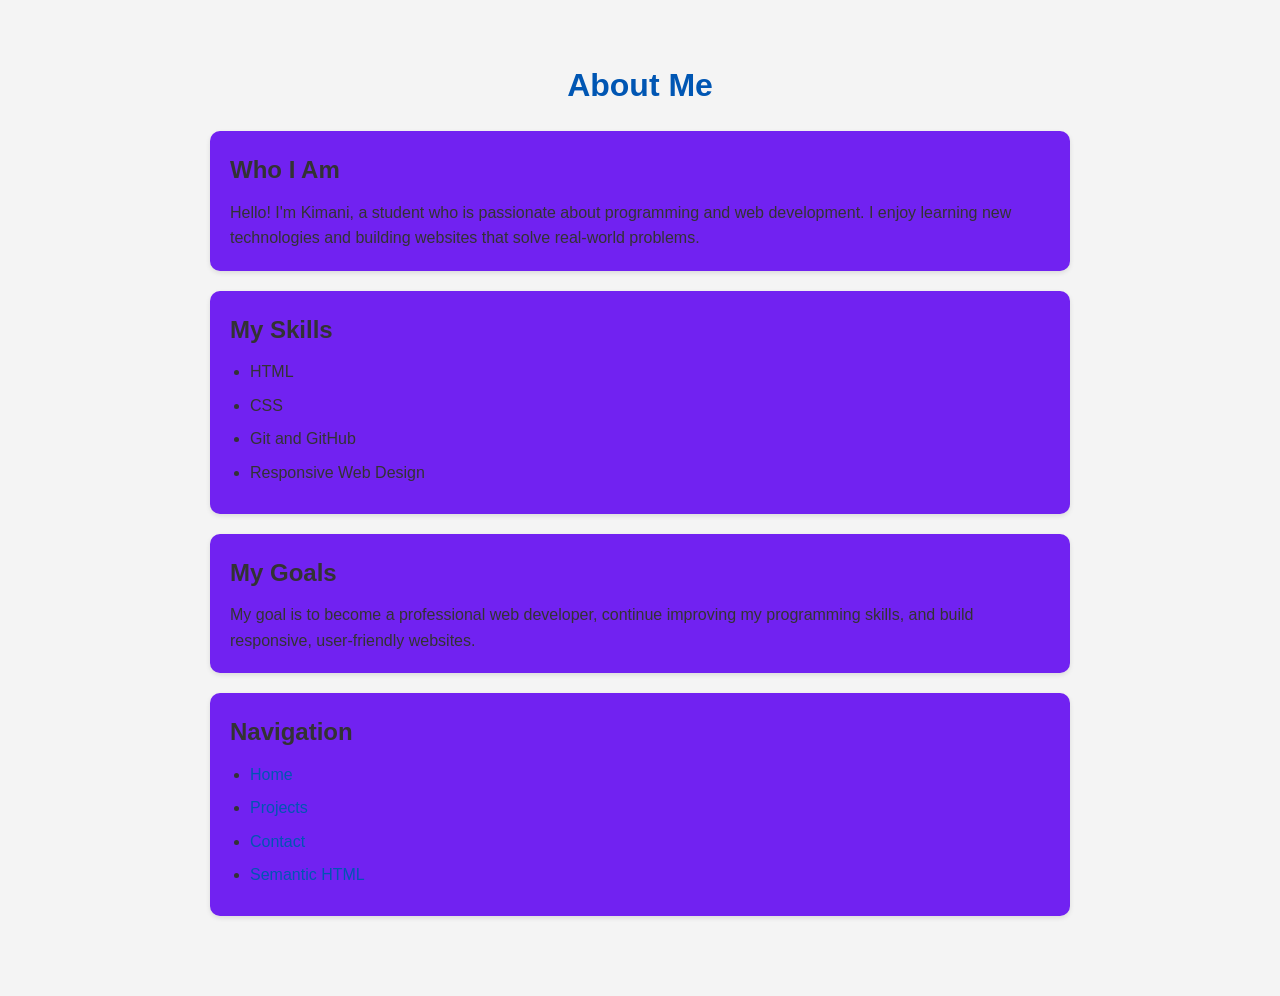
==== about.html @ 002d53f5 "Initial commit" ====
<!DOCTYPE html>
<html lang="en">
<head>
    <meta charset="UTF-8">
    <meta name="viewport" content="width=device-width, initial-scale=1.0">
    <title>About Me</title>

    <link rel="stylesheet" href="styles.css">
</head>
<body>

    <h1>About Me</h1>

    <div class="section">
        <h2>Who I Am</h2>
        <p>
            Hello! I'm Kimani, a student who is passionate about programming and web development.
            I enjoy learning new technologies and building websites that solve real-world problems.
        </p>
    </div>

    <div class="section">
        <h2>My Skills</h2>
        <ul>
            <li>HTML</li>
            <li>CSS</li>
            <li>Git and GitHub</li>
            <li>Responsive Web Design</li>
        </ul>
    </div>

    <div class="section">
        <h2>My Goals</h2>
        <p>
            My goal is to become a professional web developer, continue improving my programming
            skills, and build responsive, user-friendly websites.
        </p>
    </div>

    <div class="section">
        <h2>Navigation</h2>
        <ul>
            <li><a href="index.html">Home</a></li>
            <li><a href="projects.html">Projects</a></li>
            <li><a href="contact.html">Contact</a></li>
            <li><a href="semantic.html">Semantic HTML</a></li>
        </ul>
    </div>

</body>
</html>
---- styles.css ----
* {
    margin: 0;
    padding: 0;
    box-sizing: border-box;
}

body {
    font-family: Arial, sans-serif;
    background-color: #f4f4f4;
    color: #333;
    line-height: 1.6;
    max-width: 900px;
    margin: 40px auto;
    padding: 20px;
}

h1 {
    text-align: center;
    color: #0056b3;
    margin-bottom: 20px;
}

h2 {
    color: #333;
    margin-bottom: 10px;
}

.section {
    background: rgb(113, 34, 241);
    padding: 20px;
    margin-bottom: 20px;
    border-radius: 10px;
    box-shadow: 0 2px 5px rgba(0, 0, 0, 0.1);
}

ul {
    padding-left: 20px;
}

li {
    margin-bottom: 8px;
}

a {
    color: #0056b3;
    text-decoration: none;
}

a:hover {
    text-decoration: underline;
}

.box {
    width: 300px;
    padding: 20px;
    border: 5px solid #333;
    margin: 20px auto;
    background-color: #87ceeb;
    text-align: center;
}

.about {
    background-color: #d13e12; /* Light blue */
}

.learning {
    background-color: #0c7430; /* Light green */
}

.links {
    background-color: #3220d6; /* Light yellow */
}
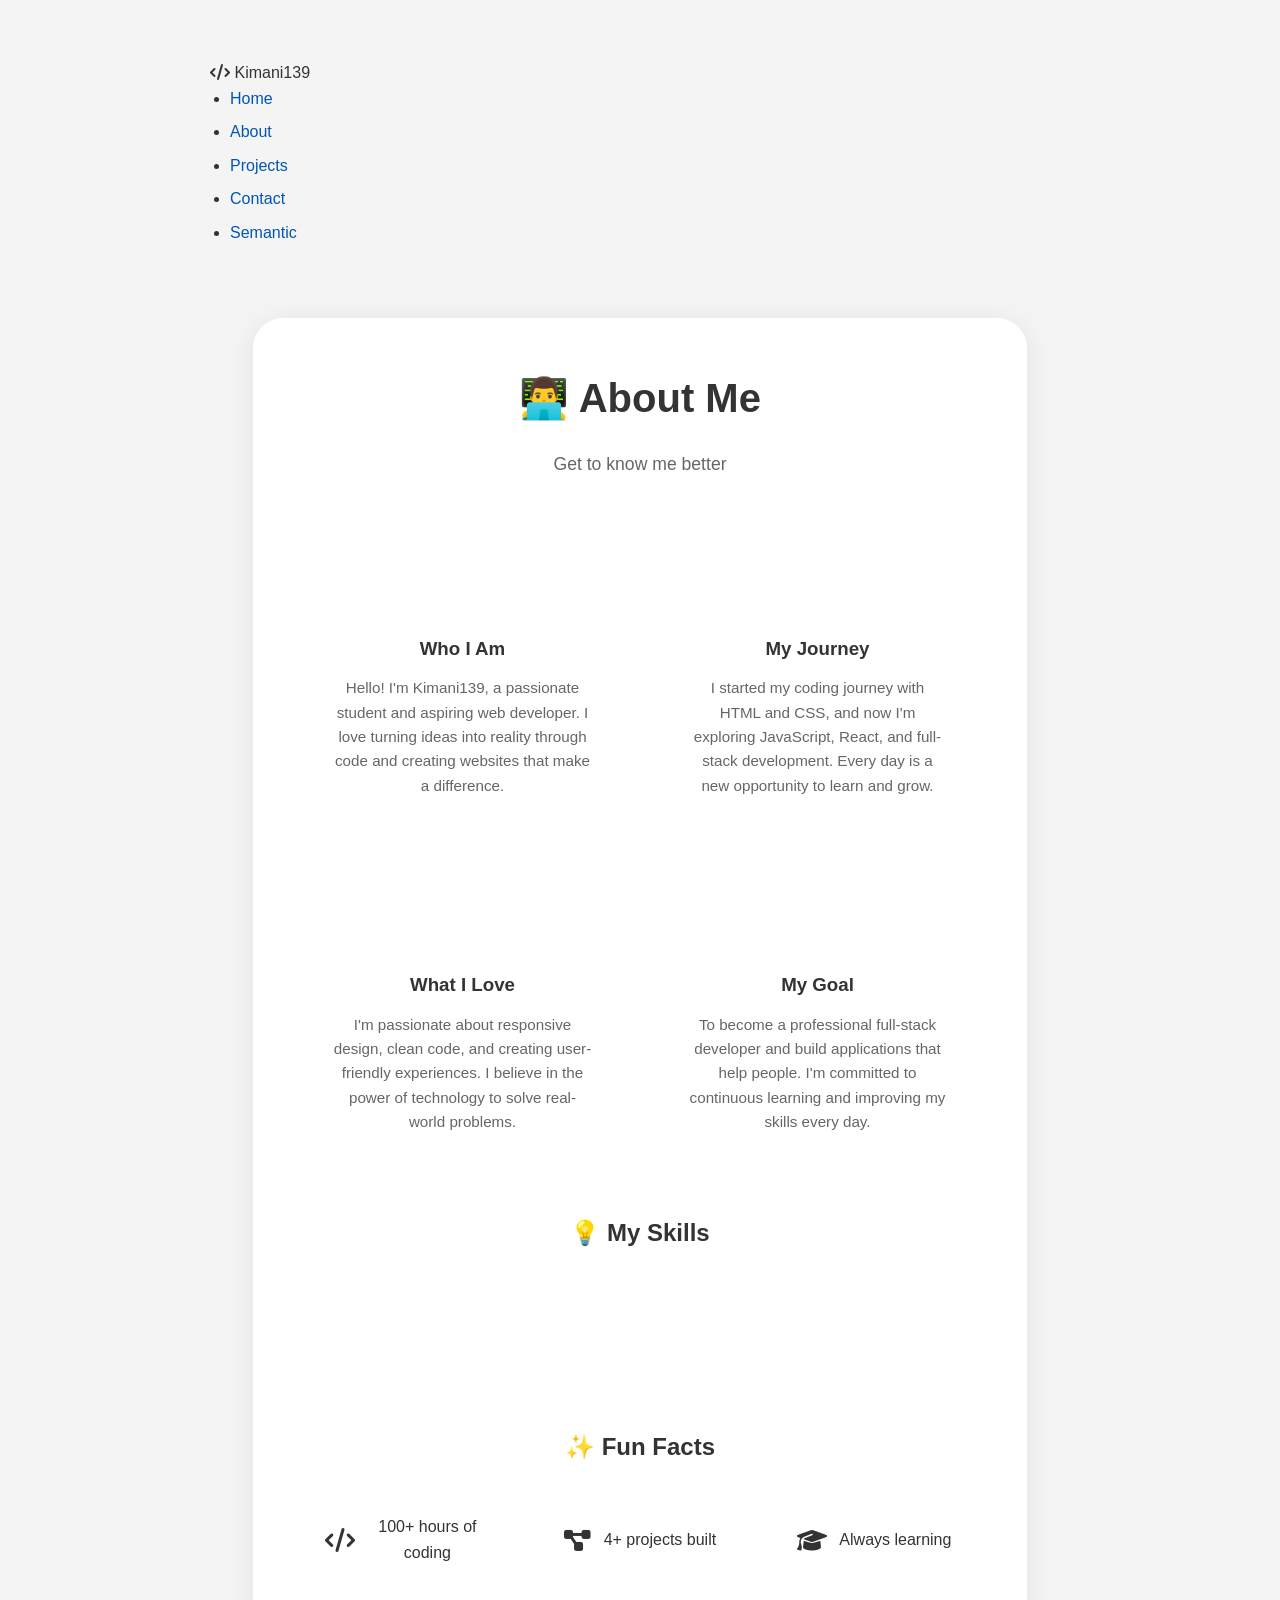
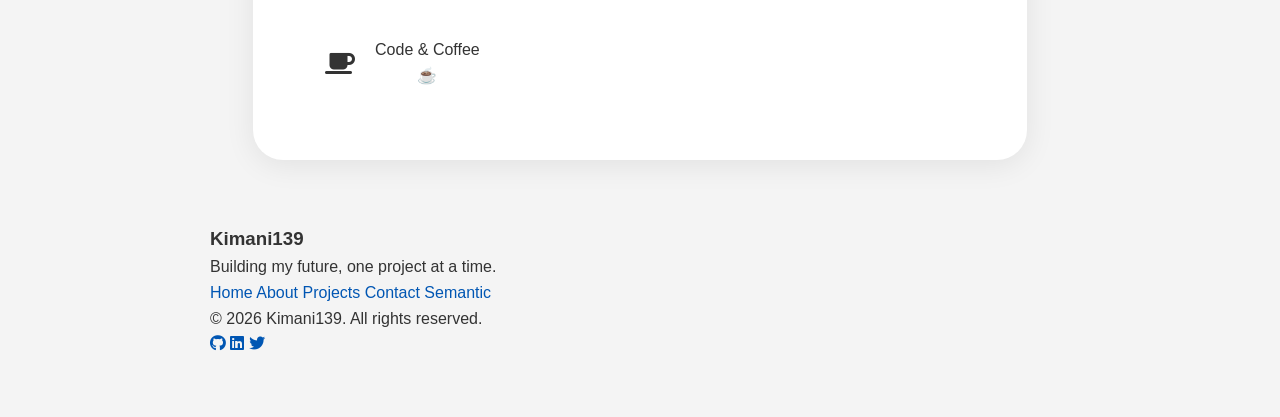
==== commit e6151880: "Update about.html" ====
--- a/about.html
+++ b/about.html
@@ -1,52 +1,352 @@
-
-<!DOCTYPE html>
+<!doctype html>
 <html lang="en">
-<head>
-    <meta charset="UTF-8">
-    <meta name="viewport" content="width=device-width, initial-scale=1.0">
-    <title>About Me</title>
-
-    <link rel="stylesheet" href="styles.css">
-</head>
-<body>
-
-    <h1>About Me</h1>
-
-    <div class="section">
-        <h2>Who I Am</h2>
-        <p>
-            Hello! I'm Kimani, a student who is passionate about programming and web development.
-            I enjoy learning new technologies and building websites that solve real-world problems.
-        </p>
-    </div>
-
-    <div class="section">
-        <h2>My Skills</h2>
-        <ul>
-            <li>HTML</li>
-            <li>CSS</li>
-            <li>Git and GitHub</li>
-            <li>Responsive Web Design</li>
+  <head>
+    <meta charset="UTF-8" />
+    <meta name="viewport" content="width=device-width, initial-scale=1.0" />
+    <title>About Me | Kimani139</title>
+    <link rel="stylesheet" href="styles.css" />
+    <link
+      rel="stylesheet"
+      href="https://cdnjs.cloudflare.com/ajax/libs/font-awesome/6.4.0/css/all.min.css"
+    />
+  </head>
+  <body>
+    <!-- Navigation -->
+    <header>
+      <nav>
+        <div class="logo">
+          <span class="logo-icon"><i class="fas fa-code"></i></span>
+          <span>Kimani<span class="highlight">139</span></span>
+        </div>
+        <ul class="nav-links">
+          <li><a href="index.html">Home</a></li>
+          <li><a href="about.html" class="active">About</a></li>
+          <li><a href="projects.html">Projects</a></li>
+          <li><a href="contact.html">Contact</a></li>
+          <li><a href="semantic.html">Semantic</a></li>
         </ul>
-    </div>
-
-    <div class="section">
-        <h2>My Goals</h2>
-        <p>
-            My goal is to become a professional web developer, continue improving my programming
-            skills, and build responsive, user-friendly websites.
-        </p>
-    </div>
-
-    <div class="section">
-        <h2>Navigation</h2>
-        <ul>
-            <li><a href="index.html">Home</a></li>
-            <li><a href="projects.html">Projects</a></li>
-            <li><a href="contact.html">Contact</a></li>
-            <li><a href="semantic.html">Semantic HTML</a></li>
-        </ul>
-    </div>
-
-</body>
-</html>+        <div class="hamburger" onclick="toggleMenu()">
+          <span></span>
+          <span></span>
+          <span></span>
+        </div>
+      </nav>
+    </header>
+
+    <!-- About Section -->
+    <section class="about-page">
+      <div class="about-container">
+        <!-- Header -->
+        <div class="about-header">
+          <h1>👨‍💻 About Me</h1>
+          <p>Get to know me better</p>
+        </div>
+
+        <!-- About Grid -->
+        <div class="about-grid">
+          <!-- Who I Am -->
+          <div class="about-card">
+            <div class="about-icon">
+              <i class="fas fa-user-graduate"></i>
+            </div>
+            <h3>Who I Am</h3>
+            <p>
+              Hello! I'm Kimani139, a passionate student and aspiring web
+              developer. I love turning ideas into reality through code and
+              creating websites that make a difference.
+            </p>
+          </div>
+
+          <!-- My Journey -->
+          <div class="about-card">
+            <div class="about-icon">
+              <i class="fas fa-rocket"></i>
+            </div>
+            <h3>My Journey</h3>
+            <p>
+              I started my coding journey with HTML and CSS, and now I'm
+              exploring JavaScript, React, and full-stack development. Every day
+              is a new opportunity to learn and grow.
+            </p>
+          </div>
+
+          <!-- What I Love -->
+          <div class="about-card">
+            <div class="about-icon">
+              <i class="fas fa-heart"></i>
+            </div>
+            <h3>What I Love</h3>
+            <p>
+              I'm passionate about responsive design, clean code, and creating
+              user-friendly experiences. I believe in the power of technology to
+              solve real-world problems.
+            </p>
+          </div>
+
+          <!-- My Goal -->
+          <div class="about-card">
+            <div class="about-icon">
+              <i class="fas fa-bullseye"></i>
+            </div>
+            <h3>My Goal</h3>
+            <p>
+              To become a professional full-stack developer and build
+              applications that help people. I'm committed to continuous
+              learning and improving my skills every day.
+            </p>
+          </div>
+        </div>
+
+        <!-- Skills Section -->
+        <div class="about-skills">
+          <h2>💡 My Skills</h2>
+          <div class="skills-tags">
+            <span class="skill-tag">HTML5</span>
+            <span class="skill-tag">CSS3</span>
+            <span class="skill-tag">JavaScript</span>
+            <span class="skill-tag">Git</span>
+            <span class="skill-tag">GitHub</span>
+            <span class="skill-tag">Responsive Design</span>
+            <span class="skill-tag">VS Code</span>
+            <span class="skill-tag">Chrome DevTools</span>
+          </div>
+        </div>
+
+        <!-- Fun Facts -->
+        <div class="fun-facts">
+          <h2>✨ Fun Facts</h2>
+          <div class="facts-grid">
+            <div class="fact-item">
+              <i class="fas fa-code"></i>
+              <span>100+ hours of coding</span>
+            </div>
+            <div class="fact-item">
+              <i class="fas fa-project-diagram"></i>
+              <span>4+ projects built</span>
+            </div>
+            <div class="fact-item">
+              <i class="fas fa-graduation-cap"></i>
+              <span>Always learning</span>
+            </div>
+            <div class="fact-item">
+              <i class="fas fa-coffee"></i>
+              <span>Code & Coffee ☕</span>
+            </div>
+          </div>
+        </div>
+      </div>
+    </section>
+
+    <!-- Footer -->
+    <footer>
+      <div class="footer-content">
+        <div class="footer-text">
+          <h3>Kimani139</h3>
+          <p>Building my future, one project at a time.</p>
+        </div>
+        <div class="footer-links">
+          <a href="index.html">Home</a>
+          <a href="about.html">About</a>
+          <a href="projects.html">Projects</a>
+          <a href="contact.html">Contact</a>
+          <a href="semantic.html">Semantic</a>
+        </div>
+      </div>
+      <div class="footer-bottom">
+        <p>&copy; 2026 Kimani139. All rights reserved.</p>
+        <div class="footer-social">
+          <a href="https://github.com/kimanit39" target="_blank"
+            ><i class="fab fa-github"></i
+          ></a>
+          <a href="#"><i class="fab fa-linkedin"></i></a>
+          <a href="#"><i class="fab fa-twitter"></i></a>
+        </div>
+      </div>
+    </footer>
+
+    <script>
+      // Mobile menu toggle
+      function toggleMenu() {
+        const navLinks = document.querySelector(".nav-links");
+        const hamburger = document.querySelector(".hamburger");
+        navLinks.classList.toggle("active");
+        hamburger.classList.toggle("active");
+      }
+    </script>
+
+    <style>
+      /* About Page Styles */
+      .about-page {
+        padding: 4rem 5%;
+        max-width: 1200px;
+        margin: 0 auto;
+      }
+
+      .about-container {
+        background: white;
+        border-radius: 30px;
+        padding: 3rem;
+        box-shadow: 0 5px 30px rgba(0, 0, 0, 0.08);
+      }
+
+      .about-header {
+        text-align: center;
+        margin-bottom: 3rem;
+      }
+
+      .about-header h1 {
+        font-size: 2.5rem;
+        color: var(--dark);
+      }
+
+      .about-header p {
+        color: #666;
+        font-size: 1.1rem;
+      }
+
+      .about-grid {
+        display: grid;
+        grid-template-columns: repeat(auto-fit, minmax(250px, 1fr));
+        gap: 2rem;
+        margin-bottom: 3rem;
+      }
+
+      .about-card {
+        padding: 2rem;
+        background: var(--light);
+        border-radius: 20px;
+        text-align: center;
+        transition: all 0.3s;
+      }
+
+      .about-card:hover {
+        transform: translateY(-10px);
+        box-shadow: 0 10px 40px rgba(0, 0, 0, 0.08);
+      }
+
+      .about-icon {
+        width: 60px;
+        height: 60px;
+        background: var(--primary);
+        border-radius: 50%;
+        display: flex;
+        align-items: center;
+        justify-content: center;
+        margin: 0 auto 1rem;
+        color: white;
+        font-size: 1.5rem;
+      }
+
+      .about-card h3 {
+        color: var(--dark);
+        margin-bottom: 0.8rem;
+      }
+
+      .about-card p {
+        color: #666;
+        font-size: 0.95rem;
+        line-height: 1.6;
+      }
+
+      .about-skills {
+        text-align: center;
+        margin-bottom: 3rem;
+      }
+
+      .about-skills h2 {
+        color: var(--dark);
+        margin-bottom: 1.5rem;
+      }
+
+      .skills-tags {
+        display: flex;
+        flex-wrap: wrap;
+        justify-content: center;
+        gap: 1rem;
+      }
+
+      .skill-tag {
+        background: var(--primary);
+        color: white;
+        padding: 0.6rem 1.8rem;
+        border-radius: 50px;
+        font-size: 0.95rem;
+        font-weight: 500;
+        transition: all 0.3s;
+        cursor: default;
+      }
+
+      .skill-tag:hover {
+        transform: scale(1.05);
+        background: var(--primary-dark);
+      }
+
+      .fun-facts {
+        text-align: center;
+      }
+
+      .fun-facts h2 {
+        color: var(--dark);
+        margin-bottom: 1.5rem;
+      }
+
+      .facts-grid {
+        display: grid;
+        grid-template-columns: repeat(auto-fit, minmax(200px, 1fr));
+        gap: 1.5rem;
+      }
+
+      .fact-item {
+        background: var(--light);
+        padding: 1.5rem;
+        border-radius: 15px;
+        display: flex;
+        align-items: center;
+        justify-content: center;
+        gap: 0.8rem;
+        transition: all 0.3s;
+      }
+
+      .fact-item:hover {
+        background: var(--primary);
+        color: white;
+        transform: scale(1.05);
+      }
+
+      .fact-item i {
+        font-size: 1.5rem;
+        color: var(--primary);
+        transition: color 0.3s;
+      }
+
+      .fact-item:hover i {
+        color: white;
+      }
+
+      .fact-item span {
+        font-weight: 500;
+      }
+
+      /* Mobile Responsive */
+      @media (max-width: 768px) {
+        .about-container {
+          padding: 1.5rem;
+        }
+
+        .about-grid {
+          grid-template-columns: 1fr;
+        }
+
+        .facts-grid {
+          grid-template-columns: 1fr 1fr;
+        }
+      }
+
+      @media (max-width: 480px) {
+        .facts-grid {
+          grid-template-columns: 1fr;
+        }
+      }
+    </style>
+  </body>
+</html>
--- a/styles.css
+++ b/styles.css
@@ -26,7 +26,7 @@
 }
 
 .section {
-    background: rgb(113, 34, 241);
+    background: #9d4edd;
     padding: 20px;
     margin-bottom: 20px;
     border-radius: 10px;
@@ -69,4 +69,4 @@
 
 .links {
     background-color: #3220d6; /* Light yellow */
-}+}
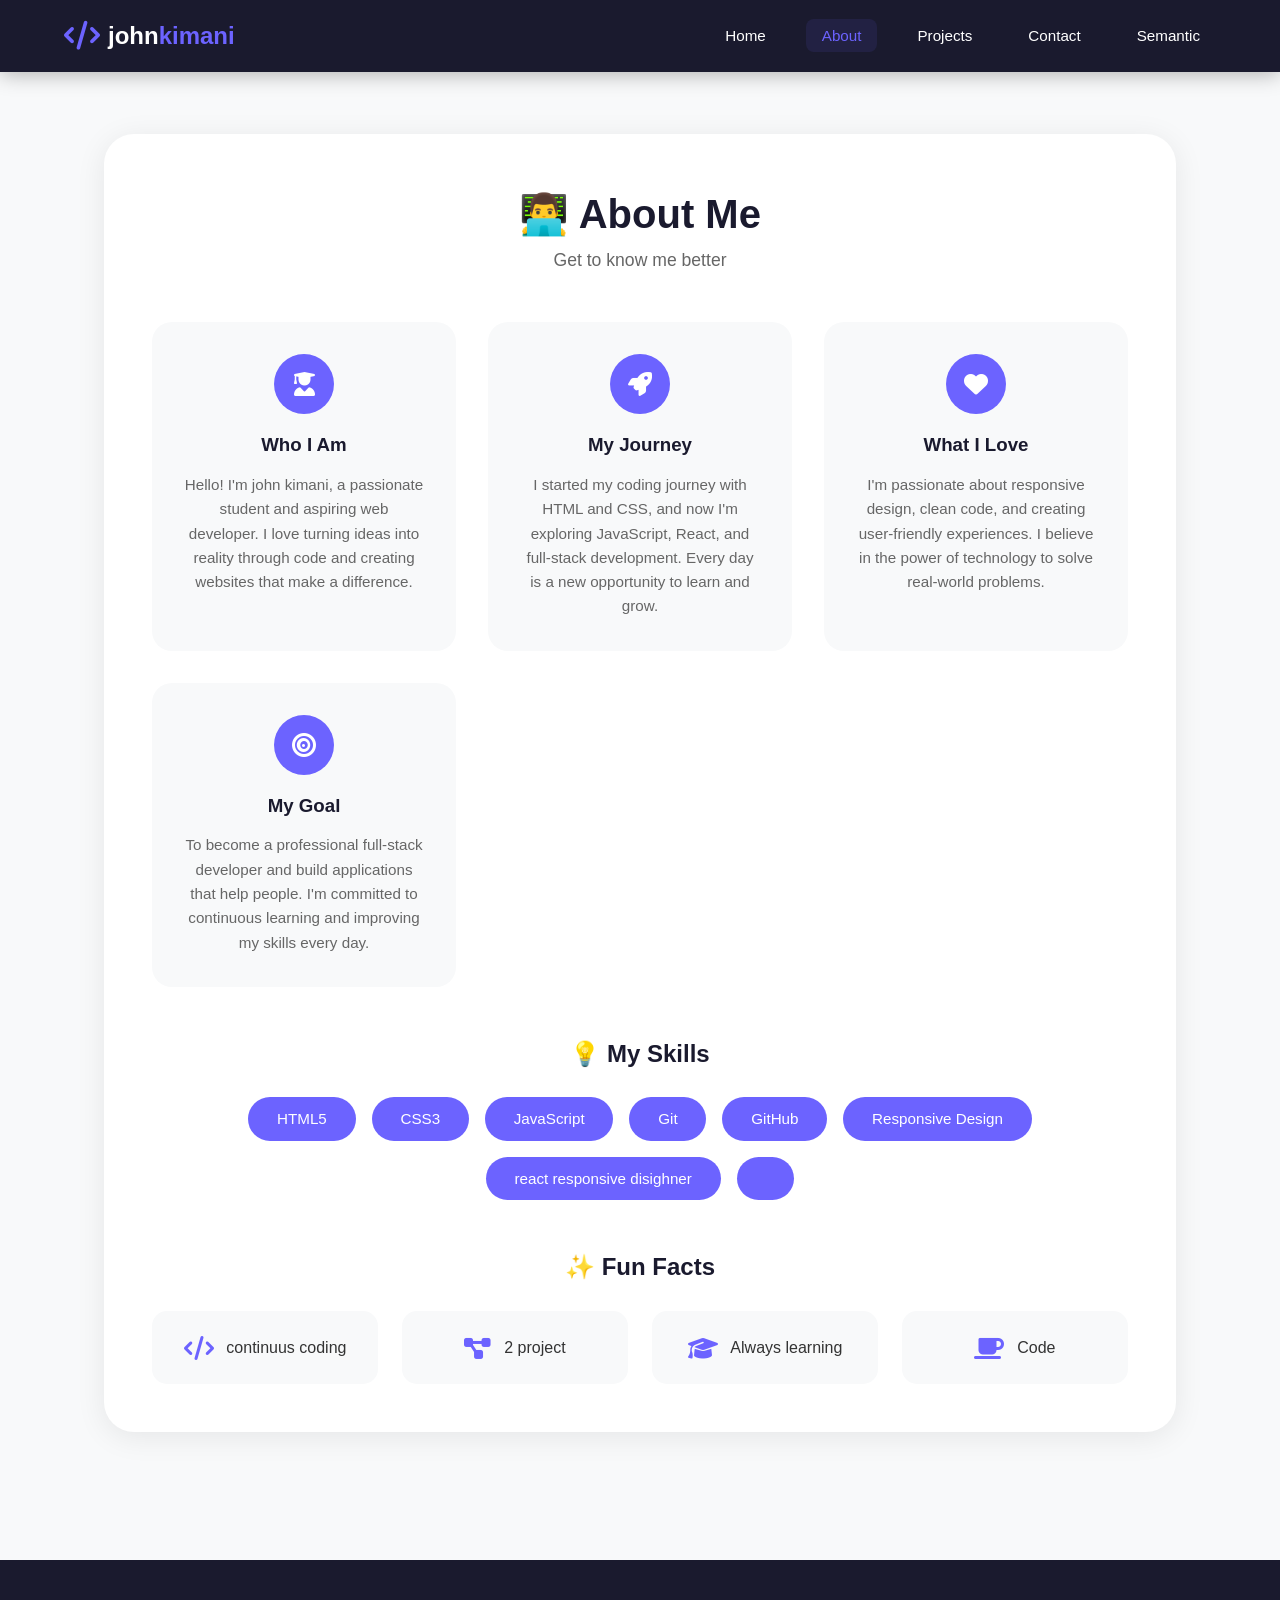
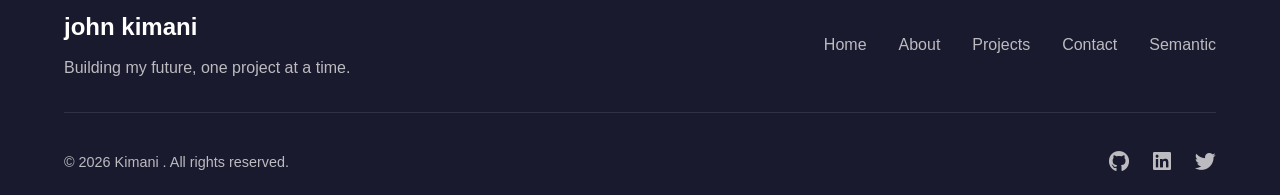
==== commit 5156ea38: "Update about.html" ====
--- a/about.html
+++ b/about.html
@@ -3,7 +3,7 @@
   <head>
     <meta charset="UTF-8" />
     <meta name="viewport" content="width=device-width, initial-scale=1.0" />
-    <title>About Me | Kimani139</title>
+    <title>About Me | john kimani</title>
     <link rel="stylesheet" href="styles.css" />
     <link
       rel="stylesheet"
@@ -16,7 +16,7 @@
       <nav>
         <div class="logo">
           <span class="logo-icon"><i class="fas fa-code"></i></span>
-          <span>Kimani<span class="highlight">139</span></span>
+          <span>john<span class="highlight">kimani</span></span>
         </div>
         <ul class="nav-links">
           <li><a href="index.html">Home</a></li>
@@ -51,7 +51,7 @@
             </div>
             <h3>Who I Am</h3>
             <p>
-              Hello! I'm Kimani139, a passionate student and aspiring web
+              Hello! I'm john kimani, a passionate student and aspiring web
               developer. I love turning ideas into reality through code and
               creating websites that make a difference.
             </p>
@@ -107,8 +107,8 @@
             <span class="skill-tag">Git</span>
             <span class="skill-tag">GitHub</span>
             <span class="skill-tag">Responsive Design</span>
-            <span class="skill-tag">VS Code</span>
-            <span class="skill-tag">Chrome DevTools</span>
+            <span class="skill-tag">react responsive disighner</span>
+            <span class="skill-tag"></span>
           </div>
         </div>
 
@@ -118,11 +118,11 @@
           <div class="facts-grid">
             <div class="fact-item">
               <i class="fas fa-code"></i>
-              <span>100+ hours of coding</span>
+              <span>continuus coding</span>
             </div>
             <div class="fact-item">
               <i class="fas fa-project-diagram"></i>
-              <span>4+ projects built</span>
+              <span>2 project</span>
             </div>
             <div class="fact-item">
               <i class="fas fa-graduation-cap"></i>
@@ -130,7 +130,7 @@
             </div>
             <div class="fact-item">
               <i class="fas fa-coffee"></i>
-              <span>Code & Coffee ☕</span>
+              <span>Code </span>
             </div>
           </div>
         </div>
@@ -141,7 +141,7 @@
     <footer>
       <div class="footer-content">
         <div class="footer-text">
-          <h3>Kimani139</h3>
+          <h3>john kimani</h3>
           <p>Building my future, one project at a time.</p>
         </div>
         <div class="footer-links">
@@ -153,7 +153,7 @@
         </div>
       </div>
       <div class="footer-bottom">
-        <p>&copy; 2026 Kimani139. All rights reserved.</p>
+        <p>&copy; 2026 Kimani . All rights reserved.</p>
         <div class="footer-social">
           <a href="https://github.com/kimanit39" target="_blank"
             ><i class="fab fa-github"></i
--- a/styles.css
+++ b/styles.css
@@ -1,72 +1,597 @@
+/* ===== RESET & BASE ===== */
 * {
-    margin: 0;
-    padding: 0;
-    box-sizing: border-box;
+  margin: 0;
+  padding: 0;
+  box-sizing: border-box;
+}
+
+:root {
+  --primary: #6c63ff;
+  --primary-dark: #5a52d6;
+  --secondary: #2d2d3f;
+  --dark: #1a1a2e;
+  --light: #f8f9fa;
+  --text: #333;
+  --white: #ffffff;
+  --shadow: 0 5px 30px rgba(0, 0, 0, 0.08);
+  --shadow-hover: 0 10px 40px rgba(108, 99, 255, 0.15);
+}
+
+html {
+  scroll-behavior: smooth;
 }
 
 body {
-    font-family: Arial, sans-serif;
-    background-color: #f4f4f4;
-    color: #333;
-    line-height: 1.6;
-    max-width: 900px;
-    margin: 40px auto;
-    padding: 20px;
-}
-
-h1 {
+  font-family: "Segoe UI", Tahoma, Geneva, Verdana, sans-serif;
+  background: var(--light);
+  color: var(--text);
+  line-height: 1.6;
+  padding-top: 70px;
+}
+
+a {
+  text-decoration: none;
+  color: var(--primary);
+  transition: all 0.3s;
+}
+
+a:hover {
+  color: var(--primary-dark);
+}
+
+/* ===== NAVIGATION ===== */
+header {
+  background: var(--dark);
+  padding: 0.8rem 5%;
+  position: fixed;
+  width: 100%;
+  top: 0;
+  z-index: 1000;
+  box-shadow: 0 2px 20px rgba(0, 0, 0, 0.3);
+}
+
+nav {
+  display: flex;
+  justify-content: space-between;
+  align-items: center;
+  max-width: 1200px;
+  margin: 0 auto;
+}
+
+.logo {
+  display: flex;
+  align-items: center;
+  gap: 0.5rem;
+  color: white;
+  font-size: 1.5rem;
+  font-weight: bold;
+}
+
+.logo-icon {
+  color: var(--primary);
+  font-size: 1.8rem;
+}
+
+.logo .highlight {
+  color: var(--primary);
+}
+
+.nav-links {
+  display: flex;
+  list-style: none;
+  gap: 1.5rem;
+}
+
+.nav-links a {
+  color: white;
+  text-decoration: none;
+  font-weight: 500;
+  transition: all 0.3s;
+  padding: 0.5rem 1rem;
+  border-radius: 8px;
+  font-size: 0.95rem;
+}
+
+.nav-links a:hover,
+.nav-links a.active {
+  color: var(--primary);
+  background: rgba(108, 99, 255, 0.1);
+}
+
+.hamburger {
+  display: none;
+  flex-direction: column;
+  gap: 5px;
+  cursor: pointer;
+}
+
+.hamburger span {
+  width: 25px;
+  height: 3px;
+  background: white;
+  border-radius: 2px;
+  transition: all 0.3s;
+}
+
+/* Mobile Menu */
+@media (max-width: 768px) {
+  .hamburger {
+    display: flex;
+  }
+
+  .nav-links {
+    display: none;
+    flex-direction: column;
+    position: absolute;
+    top: 100%;
+    left: 0;
+    width: 100%;
+    background: var(--dark);
+    padding: 1rem 0;
+    gap: 0;
+    box-shadow: 0 10px 30px rgba(0, 0, 0, 0.3);
+  }
+
+  .nav-links.active {
+    display: flex;
+  }
+
+  .nav-links a {
+    padding: 0.8rem 2rem;
+    border-radius: 0;
+    border-bottom: 1px solid rgba(255, 255, 255, 0.05);
+  }
+
+  .nav-links a:hover {
+    background: rgba(108, 99, 255, 0.1);
+  }
+}
+
+/* ===== HERO SECTION ===== */
+.hero {
+  min-height: calc(100vh - 70px);
+  display: flex;
+  align-items: center;
+  justify-content: center;
+  padding: 4rem 5%;
+  background: linear-gradient(135deg, var(--dark) 0%, var(--secondary) 100%);
+  color: white;
+  gap: 4rem;
+}
+
+.hero-content {
+  flex: 1;
+}
+
+.badge {
+  display: inline-block;
+  background: rgba(108, 99, 255, 0.2);
+  color: var(--primary);
+  padding: 0.3rem 1.5rem;
+  border-radius: 50px;
+  font-size: 0.9rem;
+  font-weight: 500;
+  margin-bottom: 1rem;
+}
+
+.hero h1 {
+  font-size: 3.5rem;
+  margin-bottom: 0.5rem;
+}
+
+.hero h2 {
+  font-size: 1.8rem;
+  color: var(--primary);
+  margin-bottom: 1rem;
+  font-weight: 400;
+}
+
+.highlight {
+  color: var(--primary);
+}
+
+.hero p {
+  font-size: 1.2rem;
+  opacity: 0.9;
+  margin-bottom: 2rem;
+  max-width: 500px;
+}
+
+.hero-buttons {
+  display: flex;
+  gap: 1rem;
+  flex-wrap: wrap;
+  margin-bottom: 2rem;
+}
+
+.btn-primary,
+.btn-secondary {
+  padding: 0.8rem 2rem;
+  border-radius: 50px;
+  text-decoration: none;
+  font-weight: 600;
+  transition: all 0.3s;
+  display: inline-flex;
+  align-items: center;
+  gap: 0.5rem;
+  font-size: 0.95rem;
+}
+
+.btn-primary {
+  background: var(--primary);
+  color: white;
+}
+
+.btn-primary:hover {
+  transform: translateY(-3px);
+  box-shadow: 0 5px 30px rgba(108, 99, 255, 0.4);
+  background: var(--primary-dark);
+}
+
+.btn-secondary {
+  border: 2px solid var(--primary);
+  color: white;
+}
+
+.btn-secondary:hover {
+  background: var(--primary);
+  transform: translateY(-3px);
+}
+
+.social-icons {
+  display: flex;
+  gap: 1.5rem;
+}
+
+.social-icons a {
+  color: white;
+  font-size: 1.5rem;
+  transition: all 0.3s;
+}
+
+.social-icons a:hover {
+  color: var(--primary);
+  transform: translateY(-3px);
+}
+
+/* Hero Image */
+.hero-image {
+  flex: 1;
+  display: flex;
+  justify-content: center;
+  align-items: center;
+}
+
+.profile-circle {
+  width: 320px;
+  height: 320px;
+  border-radius: 50%;
+  background: linear-gradient(135deg, var(--primary), #8b83ff);
+  display: flex;
+  justify-content: center;
+  align-items: center;
+  position: relative;
+  animation: float 3s ease-in-out infinite;
+}
+
+.code-icon {
+  font-size: 7rem;
+  color: white;
+}
+
+.floating-icon {
+  position: absolute;
+  width: 55px;
+  height: 55px;
+  background: white;
+  border-radius: 50%;
+  display: flex;
+  justify-content: center;
+  align-items: center;
+  font-size: 1.8rem;
+  color: var(--primary);
+  box-shadow: 0 5px 20px rgba(0, 0, 0, 0.2);
+}
+
+.icon-1 {
+  top: -20px;
+  right: -20px;
+  animation: float 4s ease-in-out infinite;
+}
+.icon-2 {
+  bottom: -20px;
+  left: -20px;
+  animation: float 4s ease-in-out infinite 1s;
+}
+.icon-3 {
+  bottom: -20px;
+  right: -20px;
+  animation: float 4s ease-in-out infinite 2s;
+}
+
+@keyframes float {
+  0%,
+  100% {
+    transform: translateY(0);
+  }
+  50% {
+    transform: translateY(-20px);
+  }
+}
+
+/* ===== SKILLS SECTION ===== */
+.skills {
+  padding: 4rem 5%;
+  max-width: 1200px;
+  margin: 0 auto;
+}
+
+.skills h2 {
+  text-align: center;
+  font-size: 2.5rem;
+  color: var(--dark);
+  margin-bottom: 3rem;
+}
+
+.skills-grid {
+  display: grid;
+  grid-template-columns: repeat(auto-fit, minmax(200px, 1fr));
+  gap: 2rem;
+}
+
+.skill-card {
+  background: white;
+  padding: 2rem;
+  border-radius: 20px;
+  text-align: center;
+  transition: all 0.3s;
+  box-shadow: var(--shadow);
+}
+
+.skill-card:hover {
+  transform: translateY(-10px);
+  box-shadow: var(--shadow-hover);
+}
+
+.skill-card i {
+  font-size: 3rem;
+  color: var(--primary);
+  margin-bottom: 1rem;
+}
+
+.skill-card h3 {
+  color: var(--dark);
+  margin-bottom: 0.3rem;
+}
+
+.skill-card p {
+  color: #666;
+  font-size: 0.9rem;
+}
+
+/* ===== QUICK LINKS ===== */
+.quick-links {
+  padding: 4rem 5%;
+  max-width: 1200px;
+  margin: 0 auto;
+}
+
+.quick-links h2 {
+  text-align: center;
+  font-size: 2.5rem;
+  color: var(--dark);
+  margin-bottom: 3rem;
+}
+
+.links-grid {
+  display: grid;
+  grid-template-columns: repeat(auto-fit, minmax(180px, 1fr));
+  gap: 2rem;
+}
+
+.link-card {
+  background: white;
+  padding: 2rem;
+  border-radius: 20px;
+  text-align: center;
+  text-decoration: none;
+  transition: all 0.3s;
+  box-shadow: var(--shadow);
+}
+
+.link-card:hover {
+  transform: translateY(-10px);
+  box-shadow: var(--shadow-hover);
+}
+
+.link-card i {
+  font-size: 2.5rem;
+  color: var(--primary);
+  margin-bottom: 0.8rem;
+}
+
+.link-card h3 {
+  color: var(--dark);
+  margin-bottom: 0.3rem;
+}
+
+.link-card p {
+  color: #666;
+  font-size: 0.9rem;
+}
+
+/* ===== FOOTER ===== */
+footer {
+  background: var(--dark);
+  color: white;
+  padding: 3rem 5% 1rem;
+  margin-top: 4rem;
+}
+
+.footer-content {
+  max-width: 1200px;
+  margin: 0 auto;
+  display: grid;
+  grid-template-columns: 1fr 1fr;
+  gap: 2rem;
+  padding-bottom: 2rem;
+  border-bottom: 1px solid rgba(255, 255, 255, 0.1);
+}
+
+.footer-text h3 {
+  font-size: 1.5rem;
+  margin-bottom: 0.5rem;
+}
+
+.footer-text p {
+  opacity: 0.7;
+}
+
+.footer-links {
+  display: flex;
+  gap: 2rem;
+  justify-content: flex-end;
+  align-items: center;
+  flex-wrap: wrap;
+}
+
+.footer-links a {
+  color: white;
+  text-decoration: none;
+  opacity: 0.7;
+  transition: all 0.3s;
+}
+
+.footer-links a:hover {
+  opacity: 1;
+  color: var(--primary);
+}
+
+.footer-bottom {
+  max-width: 1200px;
+  margin: 0 auto;
+  padding-top: 2rem;
+  display: flex;
+  justify-content: space-between;
+  align-items: center;
+  flex-wrap: wrap;
+  gap: 1rem;
+}
+
+.footer-bottom p {
+  opacity: 0.7;
+  font-size: 0.9rem;
+}
+
+.footer-social {
+  display: flex;
+  gap: 1.5rem;
+}
+
+.footer-social a {
+  color: white;
+  font-size: 1.3rem;
+  transition: all 0.3s;
+  opacity: 0.7;
+}
+
+.footer-social a:hover {
+  opacity: 1;
+  color: var(--primary);
+  transform: translateY(-3px);
+}
+
+/* ===== RESPONSIVE ===== */
+@media (max-width: 768px) {
+  body {
+    padding-top: 60px;
+  }
+
+  .hero {
+    flex-direction: column;
     text-align: center;
-    color: #0056b3;
-    margin-bottom: 20px;
-}
-
-h2 {
-    color: #333;
-    margin-bottom: 10px;
-}
-
-.section {
-    background: #9d4edd;
-    padding: 20px;
-    margin-bottom: 20px;
-    border-radius: 10px;
-    box-shadow: 0 2px 5px rgba(0, 0, 0, 0.1);
-}
-
-ul {
-    padding-left: 20px;
-}
-
-li {
-    margin-bottom: 8px;
-}
-
-a {
-    color: #0056b3;
-    text-decoration: none;
-}
-
-a:hover {
-    text-decoration: underline;
-}
-
-.box {
-    width: 300px;
-    padding: 20px;
-    border: 5px solid #333;
-    margin: 20px auto;
-    background-color: #87ceeb;
+    gap: 2rem;
+    padding: 3rem 5%;
+  }
+
+  .hero h1 {
+    font-size: 2.5rem;
+  }
+
+  .hero h2 {
+    font-size: 1.4rem;
+  }
+
+  .hero p {
+    max-width: 100%;
+    margin: 0 auto 1.5rem;
+  }
+
+  .hero-buttons {
+    justify-content: center;
+  }
+
+  .social-icons {
+    justify-content: center;
+  }
+
+  .profile-circle {
+    width: 250px;
+    height: 250px;
+  }
+
+  .code-icon {
+    font-size: 5rem;
+  }
+
+  .floating-icon {
+    width: 45px;
+    height: 45px;
+    font-size: 1.3rem;
+  }
+
+  .skills-grid {
+    grid-template-columns: repeat(2, 1fr);
+  }
+
+  .links-grid {
+    grid-template-columns: repeat(2, 1fr);
+  }
+
+  .footer-content {
+    grid-template-columns: 1fr;
     text-align: center;
-}
-
-.about {
-    background-color: #d13e12; /* Light blue */
-}
-
-.learning {
-    background-color: #0c7430; /* Light green */
-}
-
-.links {
-    background-color: #3220d6; /* Light yellow */
-}
+  }
+
+  .footer-links {
+    justify-content: center;
+  }
+
+  .footer-bottom {
+    flex-direction: column;
+    text-align: center;
+  }
+}
+
+@media (max-width: 480px) {
+  .skills-grid {
+    grid-template-columns: 1fr;
+  }
+
+  .links-grid {
+    grid-template-columns: 1fr;
+  }
+
+  .hero h1 {
+    font-size: 2rem;
+  }
+
+  .profile-circle {
+    width: 200px;
+    height: 200px;
+  }
+
+  .code-icon {
+    font-size: 4rem;
+  }
+}
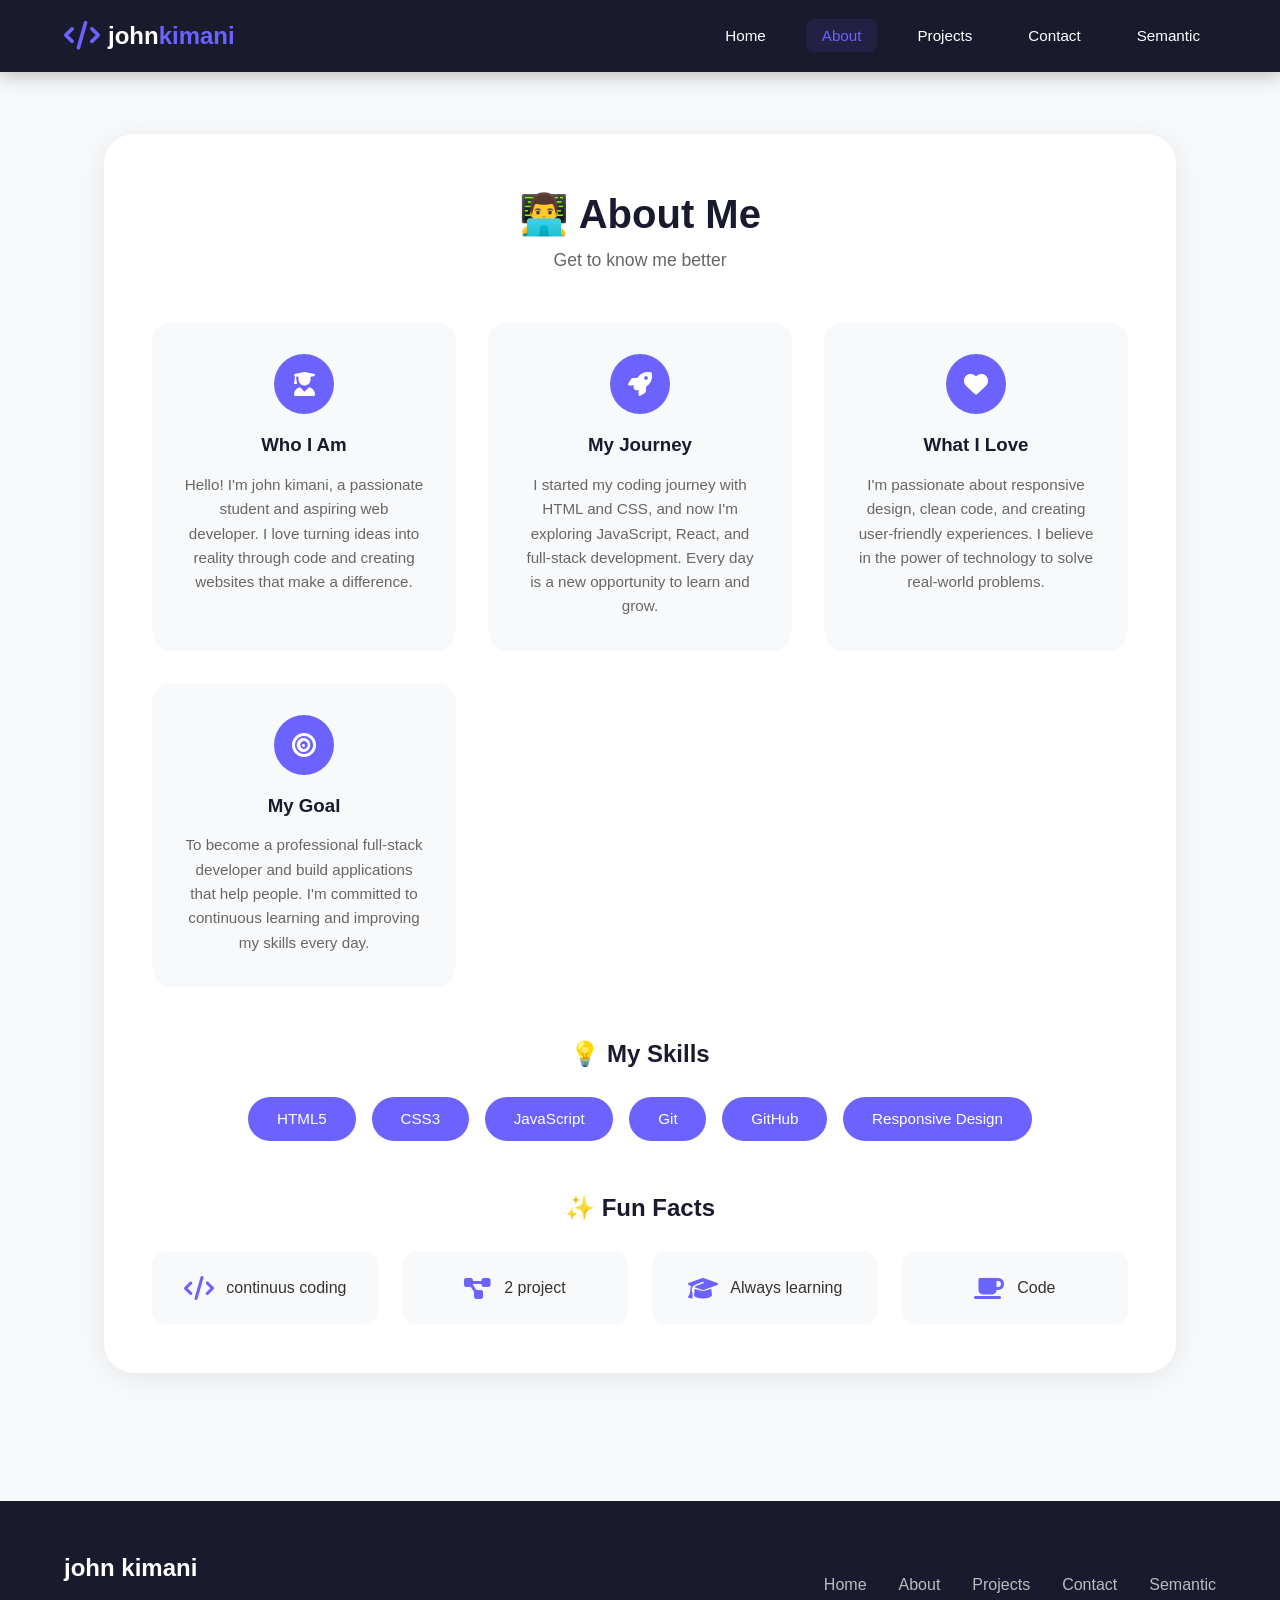
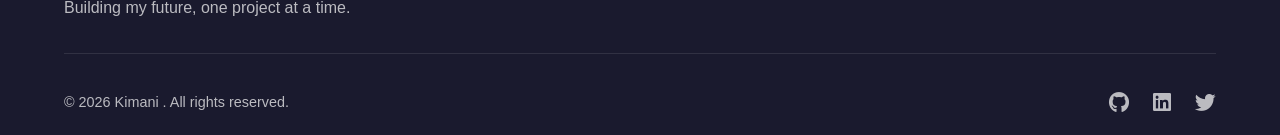
==== commit 22b357db: "Remove incorrect skill tag from about.html Removed a misspelled skill tag for clarity." ====
--- a/about.html
+++ b/about.html
@@ -107,8 +107,7 @@
             <span class="skill-tag">Git</span>
             <span class="skill-tag">GitHub</span>
             <span class="skill-tag">Responsive Design</span>
-            <span class="skill-tag">react responsive disighner</span>
-            <span class="skill-tag"></span>
+            
           </div>
         </div>
 
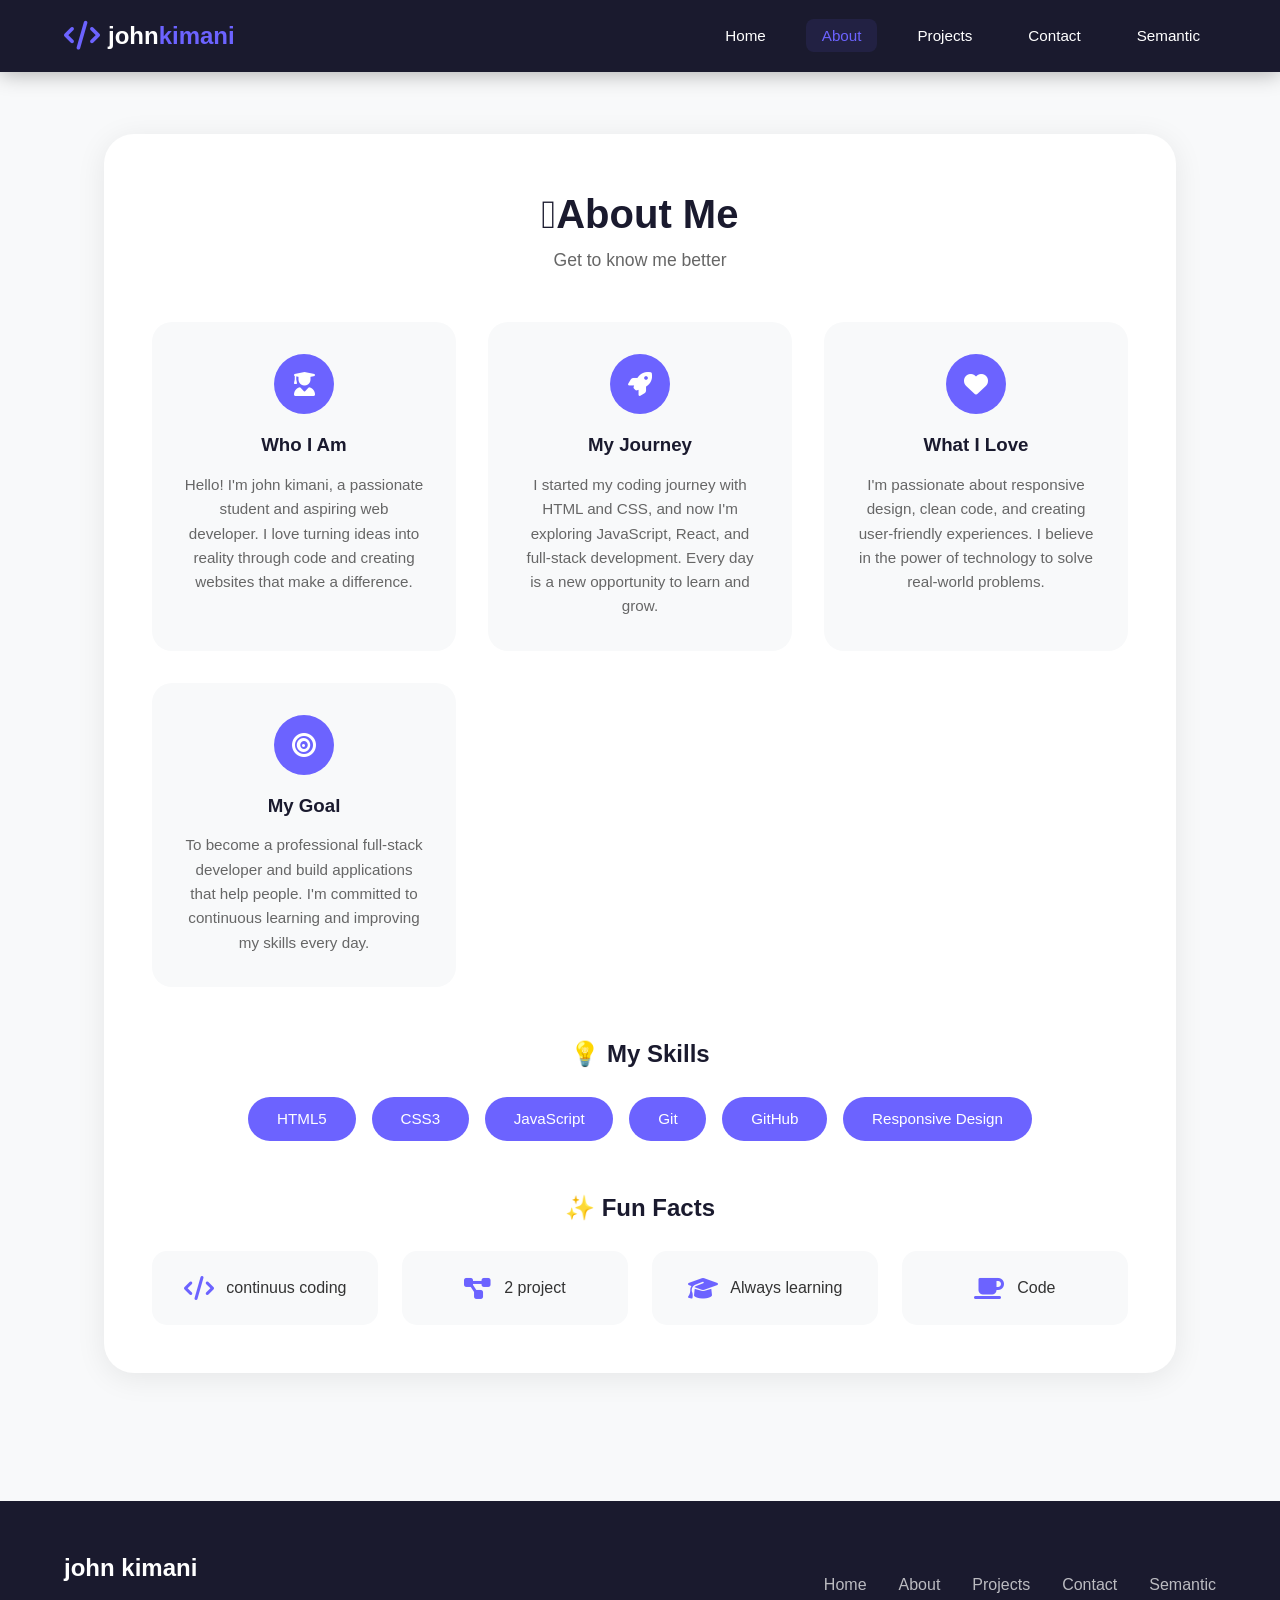
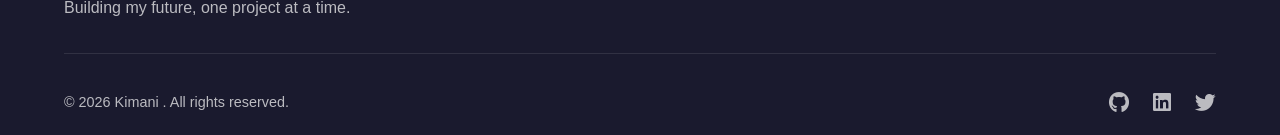
==== commit fd150862: "Update about.html" ====
--- a/about.html
+++ b/about.html
@@ -38,7 +38,7 @@
       <div class="about-container">
         <!-- Header -->
         <div class="about-header">
-          <h1>👨‍💻 About Me</h1>
+          <h1>🫪About Me</h1>
           <p>Get to know me better</p>
         </div>
 
